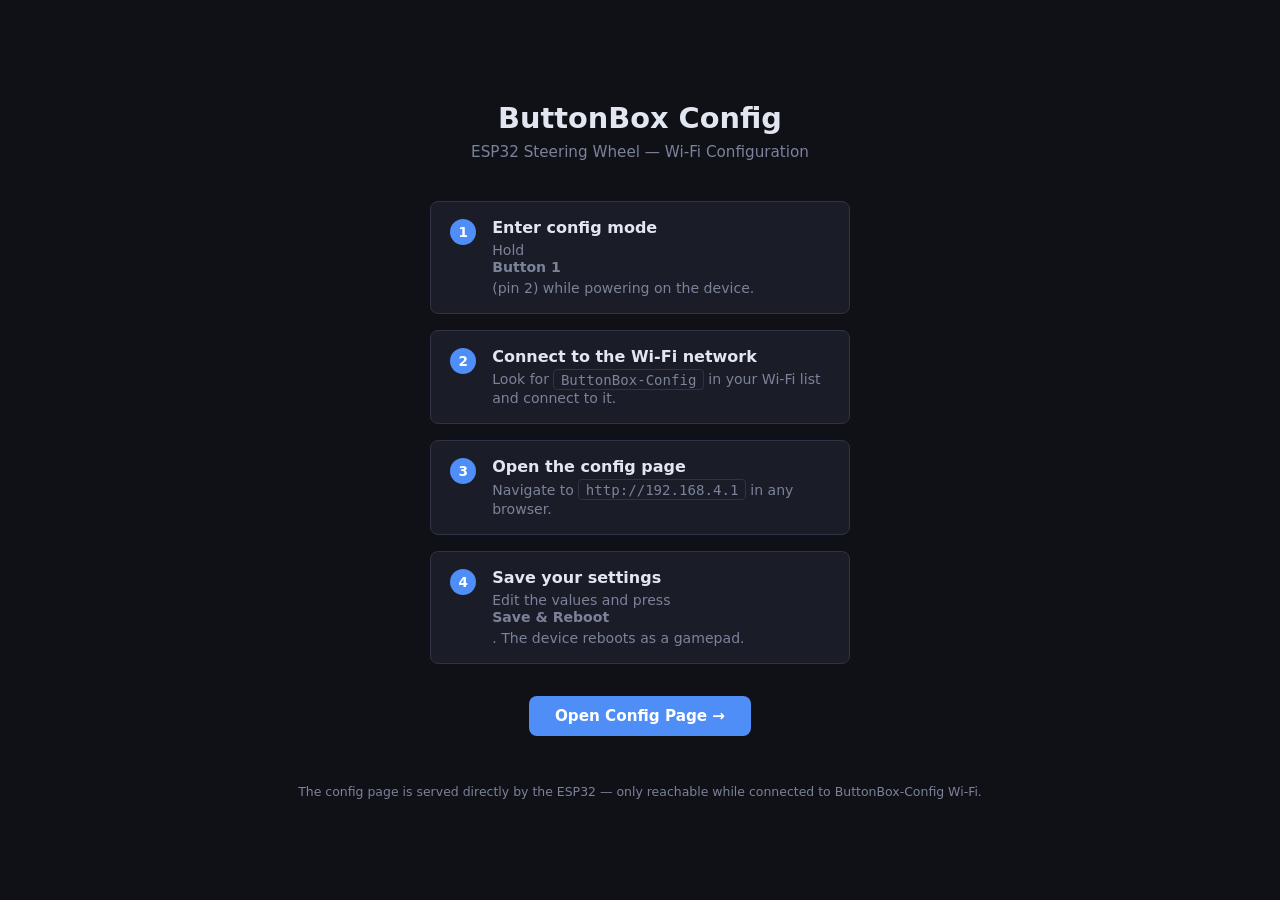
==== docs/index.html @ 0bffbb56 "add runtime config via WiFi AP and GitHub Pages web UI Introduces a WiFi config mode (hold button 1 " ====
<!DOCTYPE html>
<html lang="en">
<head>
  <meta charset="UTF-8"/>
  <meta name="viewport" content="width=device-width,initial-scale=1.0"/>
  <title>ButtonBox Config</title>
  <style>
    *,*::before,*::after{box-sizing:border-box;margin:0;padding:0}
    :root{
      --bg:#0f1117;--surface:#1a1d27;--border:#2e3347;
      --accent:#4f8ef7;--success:#4caf7d;--text:#e2e6f0;--muted:#7b829a;--r:8px;
    }
    body{background:var(--bg);color:var(--text);font-family:'Segoe UI',system-ui,sans-serif;
         min-height:100vh;display:flex;flex-direction:column;align-items:center;
         justify-content:center;padding:2rem 1rem;text-align:center}
    h1{font-size:1.8rem;font-weight:700;margin-bottom:.5rem}
    .sub{color:var(--muted);margin-bottom:2.5rem;font-size:.95rem}
    .steps{display:flex;flex-direction:column;gap:1rem;width:100%;max-width:420px;text-align:left}
    .step{background:var(--surface);border:1px solid var(--border);border-radius:var(--r);
          padding:1rem 1.2rem;display:flex;gap:1rem;align-items:flex-start}
    .num{background:var(--accent);color:#fff;font-weight:700;font-size:.85rem;
         border-radius:50%;width:26px;height:26px;display:flex;align-items:center;
         justify-content:center;flex-shrink:0;margin-top:1px}
    .step-body strong{display:block;margin-bottom:.2rem}
    .step-body span{color:var(--muted);font-size:.88rem}
    .link-btn{display:inline-block;margin-top:2rem;padding:.7rem 1.6rem;
              background:var(--accent);color:#fff;border-radius:var(--r);
              font-weight:600;text-decoration:none;font-size:.95rem}
    .link-btn:hover{opacity:.85}
    code{background:var(--surface);border:1px solid var(--border);border-radius:4px;
         padding:.1rem .4rem;font-size:.88rem}
    footer{margin-top:3rem;color:var(--muted);font-size:.78rem}
  </style>
</head>
<body>
  <h1>ButtonBox Config</h1>
  <p class="sub">ESP32 Steering Wheel &mdash; Wi-Fi Configuration</p>

  <div class="steps">
    <div class="step">
      <div class="num">1</div>
      <div class="step-body">
        <strong>Enter config mode</strong>
        <span>Hold <strong>Button 1</strong> (pin 2) while powering on the device.</span>
      </div>
    </div>
    <div class="step">
      <div class="num">2</div>
      <div class="step-body">
        <strong>Connect to the Wi-Fi network</strong>
        <span>Look for <code>ButtonBox-Config</code> in your Wi-Fi list and connect to it.</span>
      </div>
    </div>
    <div class="step">
      <div class="num">3</div>
      <div class="step-body">
        <strong>Open the config page</strong>
        <span>Navigate to <code>http://192.168.4.1</code> in any browser.</span>
      </div>
    </div>
    <div class="step">
      <div class="num">4</div>
      <div class="step-body">
        <strong>Save your settings</strong>
        <span>Edit the values and press <strong>Save &amp; Reboot</strong>. The device reboots as a gamepad.</span>
      </div>
    </div>
  </div>

  <a class="link-btn" href="http://192.168.4.1" target="_blank">Open Config Page &rarr;</a>

  <footer>The config page is served directly by the ESP32 &mdash; only reachable while connected to ButtonBox-Config Wi-Fi.</footer>
</body>
</html>
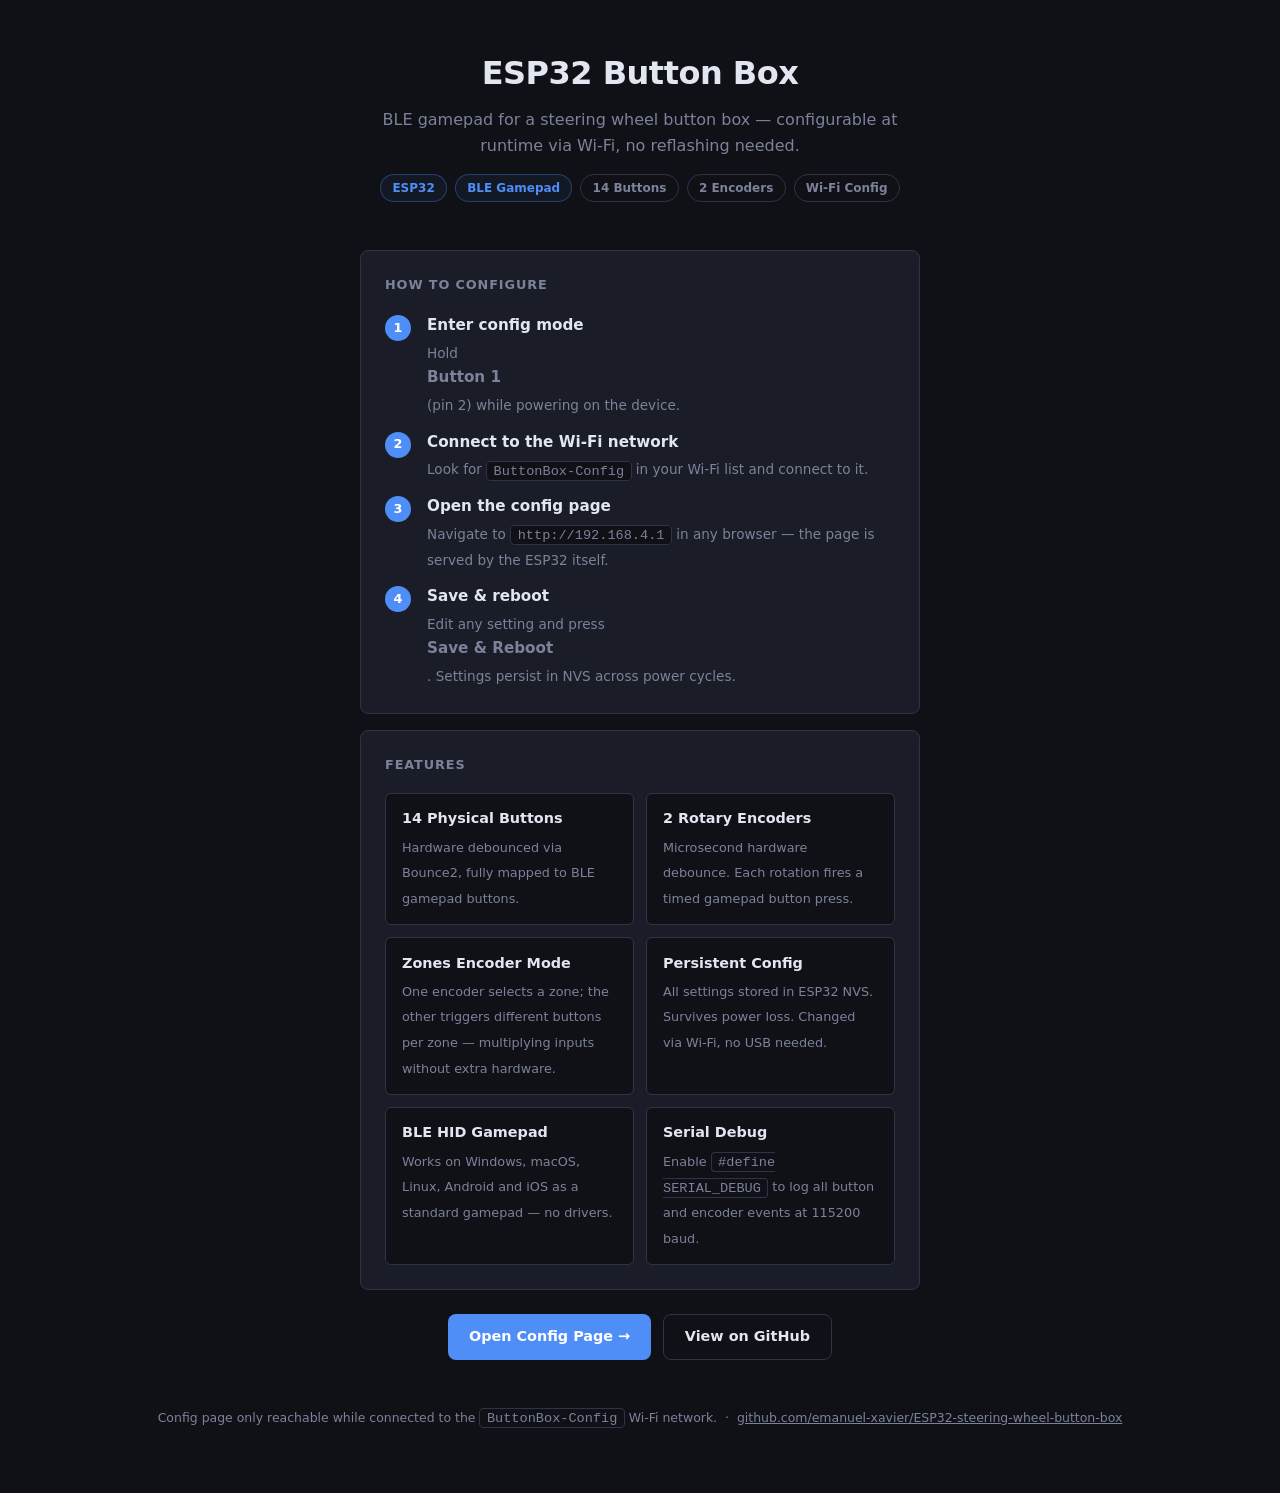
==== commit bdbf81be: "prepare GitHub Pages — add .nojekyll, polish landing page" ====
--- a/docs/index.html
+++ b/docs/index.html
@@ -3,39 +3,83 @@
 <head>
   <meta charset="UTF-8"/>
   <meta name="viewport" content="width=device-width,initial-scale=1.0"/>
-  <title>ButtonBox Config</title>
+  <title>ESP32 Steering Wheel Button Box</title>
   <style>
     *,*::before,*::after{box-sizing:border-box;margin:0;padding:0}
     :root{
       --bg:#0f1117;--surface:#1a1d27;--border:#2e3347;
-      --accent:#4f8ef7;--success:#4caf7d;--text:#e2e6f0;--muted:#7b829a;--r:8px;
+      --accent:#4f8ef7;--accent2:#3a6fd4;--success:#4caf7d;
+      --text:#e2e6f0;--muted:#7b829a;--r:8px;
     }
     body{background:var(--bg);color:var(--text);font-family:'Segoe UI',system-ui,sans-serif;
          min-height:100vh;display:flex;flex-direction:column;align-items:center;
-         justify-content:center;padding:2rem 1rem;text-align:center}
-    h1{font-size:1.8rem;font-weight:700;margin-bottom:.5rem}
-    .sub{color:var(--muted);margin-bottom:2.5rem;font-size:.95rem}
-    .steps{display:flex;flex-direction:column;gap:1rem;width:100%;max-width:420px;text-align:left}
-    .step{background:var(--surface);border:1px solid var(--border);border-radius:var(--r);
-          padding:1rem 1.2rem;display:flex;gap:1rem;align-items:flex-start}
-    .num{background:var(--accent);color:#fff;font-weight:700;font-size:.85rem;
-         border-radius:50%;width:26px;height:26px;display:flex;align-items:center;
-         justify-content:center;flex-shrink:0;margin-top:1px}
-    .step-body strong{display:block;margin-bottom:.2rem}
-    .step-body span{color:var(--muted);font-size:.88rem}
-    .link-btn{display:inline-block;margin-top:2rem;padding:.7rem 1.6rem;
-              background:var(--accent);color:#fff;border-radius:var(--r);
-              font-weight:600;text-decoration:none;font-size:.95rem}
-    .link-btn:hover{opacity:.85}
-    code{background:var(--surface);border:1px solid var(--border);border-radius:4px;
-         padding:.1rem .4rem;font-size:.88rem}
-    footer{margin-top:3rem;color:var(--muted);font-size:.78rem}
+         padding:3rem 1rem 4rem;line-height:1.6}
+
+    /* header */
+    header{text-align:center;margin-bottom:3rem;max-width:560px}
+    header h1{font-size:2rem;font-weight:800;letter-spacing:-.5px;margin-bottom:.5rem}
+    header p{color:var(--muted);font-size:1rem}
+    .badge-row{display:flex;gap:.5rem;justify-content:center;flex-wrap:wrap;margin-top:1rem}
+    .badge{display:inline-block;padding:.2rem .7rem;border-radius:20px;font-size:.75rem;
+           font-weight:600;border:1px solid var(--border);color:var(--muted)}
+    .badge.blue{border-color:#4f8ef755;color:var(--accent);background:#4f8ef710}
+
+    /* cards */
+    .card{background:var(--surface);border:1px solid var(--border);border-radius:var(--r);
+          padding:1.5rem;width:100%;max-width:560px}
+    .card+.card{margin-top:1rem}
+    .card h2{font-size:.8rem;font-weight:700;color:var(--muted);text-transform:uppercase;
+             letter-spacing:.9px;margin-bottom:1.1rem}
+
+    /* steps */
+    .steps{display:flex;flex-direction:column;gap:.75rem}
+    .step{display:flex;gap:1rem;align-items:flex-start}
+    .num{background:var(--accent);color:#fff;font-weight:700;font-size:.8rem;
+         border-radius:50%;min-width:26px;height:26px;display:flex;align-items:center;
+         justify-content:center;margin-top:2px}
+    .step-body strong{display:block;font-size:.95rem;margin-bottom:.15rem}
+    .step-body span{color:var(--muted);font-size:.85rem}
+
+    /* features */
+    .features{display:grid;grid-template-columns:1fr 1fr;gap:.75rem}
+    .feature{background:var(--bg);border:1px solid var(--border);border-radius:6px;
+             padding:.85rem 1rem}
+    .feature strong{display:block;font-size:.9rem;margin-bottom:.2rem}
+    .feature span{color:var(--muted);font-size:.8rem}
+
+    code{background:var(--bg);border:1px solid var(--border);border-radius:4px;
+         padding:.1rem .4rem;font-size:.85rem}
+
+    /* buttons */
+    .btn-row{display:flex;gap:.75rem;flex-wrap:wrap;margin-top:1.5rem;justify-content:center}
+    .btn{display:inline-flex;align-items:center;gap:.4rem;padding:.65rem 1.3rem;
+         border-radius:var(--r);font-size:.9rem;font-weight:600;text-decoration:none;
+         transition:opacity .15s}
+    .btn:hover{opacity:.82}
+    .btn-primary{background:var(--accent);color:#fff}
+    .btn-ghost{border:1px solid var(--border);color:var(--text)}
+
+    footer{margin-top:3rem;color:var(--muted);font-size:.78rem;text-align:center}
+    footer a{color:var(--muted);text-decoration:underline}
+    @media(max-width:480px){.features{grid-template-columns:1fr}}
   </style>
 </head>
 <body>
-  <h1>ButtonBox Config</h1>
-  <p class="sub">ESP32 Steering Wheel &mdash; Wi-Fi Configuration</p>
 
+<header>
+  <h1>ESP32 Button Box</h1>
+  <p>BLE gamepad for a steering wheel button box — configurable at runtime via Wi-Fi, no reflashing needed.</p>
+  <div class="badge-row">
+    <span class="badge blue">ESP32</span>
+    <span class="badge blue">BLE Gamepad</span>
+    <span class="badge">14 Buttons</span>
+    <span class="badge">2 Encoders</span>
+    <span class="badge">Wi-Fi Config</span>
+  </div>
+</header>
+
+<div class="card">
+  <h2>How to configure</h2>
   <div class="steps">
     <div class="step">
       <div class="num">1</div>
@@ -55,20 +99,58 @@
       <div class="num">3</div>
       <div class="step-body">
         <strong>Open the config page</strong>
-        <span>Navigate to <code>http://192.168.4.1</code> in any browser.</span>
+        <span>Navigate to <code>http://192.168.4.1</code> in any browser — the page is served by the ESP32 itself.</span>
       </div>
     </div>
     <div class="step">
       <div class="num">4</div>
       <div class="step-body">
-        <strong>Save your settings</strong>
-        <span>Edit the values and press <strong>Save &amp; Reboot</strong>. The device reboots as a gamepad.</span>
+        <strong>Save &amp; reboot</strong>
+        <span>Edit any setting and press <strong>Save &amp; Reboot</strong>. Settings persist in NVS across power cycles.</span>
       </div>
     </div>
   </div>
+</div>
 
-  <a class="link-btn" href="http://192.168.4.1" target="_blank">Open Config Page &rarr;</a>
+<div class="card">
+  <h2>Features</h2>
+  <div class="features">
+    <div class="feature">
+      <strong>14 Physical Buttons</strong>
+      <span>Hardware debounced via Bounce2, fully mapped to BLE gamepad buttons.</span>
+    </div>
+    <div class="feature">
+      <strong>2 Rotary Encoders</strong>
+      <span>Microsecond hardware debounce. Each rotation fires a timed gamepad button press.</span>
+    </div>
+    <div class="feature">
+      <strong>Zones Encoder Mode</strong>
+      <span>One encoder selects a zone; the other triggers different buttons per zone — multiplying inputs without extra hardware.</span>
+    </div>
+    <div class="feature">
+      <strong>Persistent Config</strong>
+      <span>All settings stored in ESP32 NVS. Survives power loss. Changed via Wi-Fi, no USB needed.</span>
+    </div>
+    <div class="feature">
+      <strong>BLE HID Gamepad</strong>
+      <span>Works on Windows, macOS, Linux, Android and iOS as a standard gamepad — no drivers.</span>
+    </div>
+    <div class="feature">
+      <strong>Serial Debug</strong>
+      <span>Enable <code>#define SERIAL_DEBUG</code> to log all button and encoder events at 115200 baud.</span>
+    </div>
+  </div>
+</div>
 
-  <footer>The config page is served directly by the ESP32 &mdash; only reachable while connected to ButtonBox-Config Wi-Fi.</footer>
+<div class="btn-row">
+  <a class="btn btn-primary" href="http://192.168.4.1" target="_blank">Open Config Page &rarr;</a>
+  <a class="btn btn-ghost" href="https://github.com/emanuel-xavier/ESP32-steering-wheel-button-box" target="_blank">View on GitHub</a>
+</div>
+
+<footer>
+  Config page only reachable while connected to the <code>ButtonBox-Config</code> Wi-Fi network. &nbsp;&middot;&nbsp;
+  <a href="https://github.com/emanuel-xavier/ESP32-steering-wheel-button-box">github.com/emanuel-xavier/ESP32-steering-wheel-button-box</a>
+</footer>
+
 </body>
 </html>
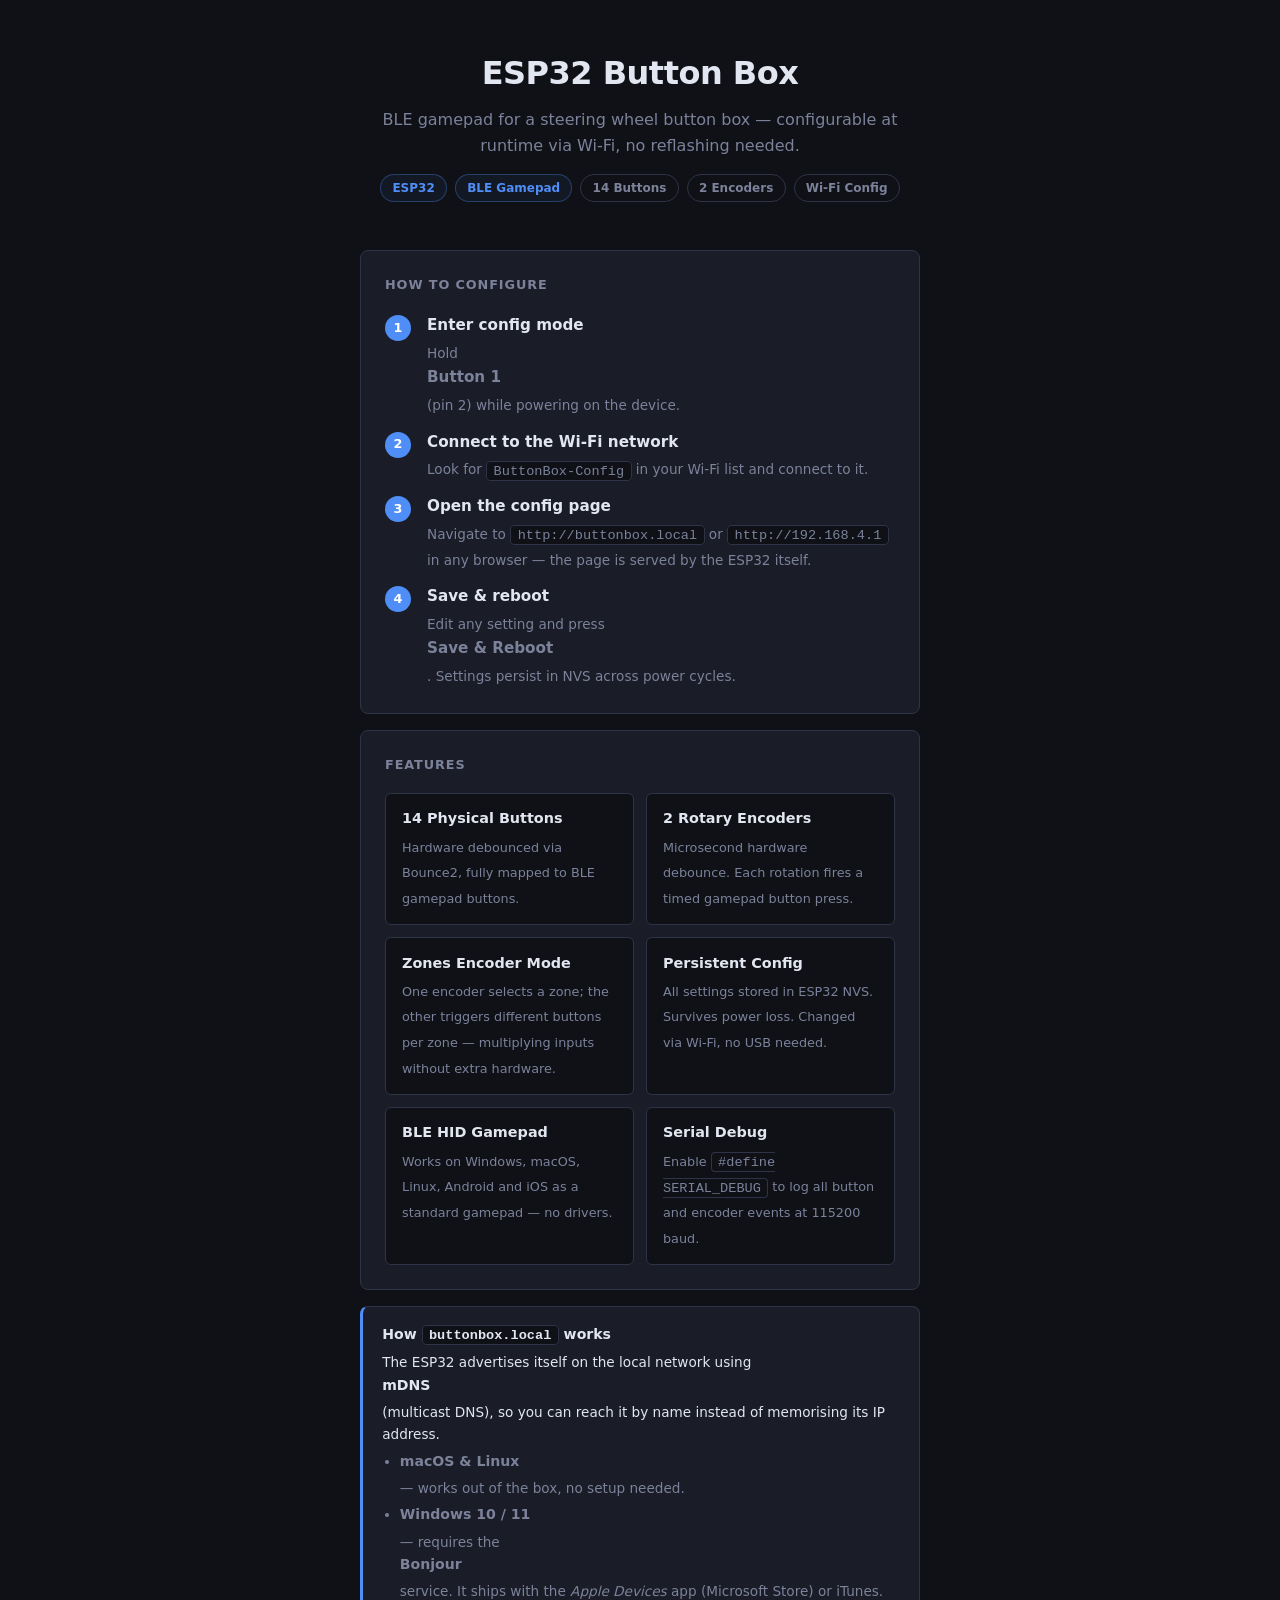
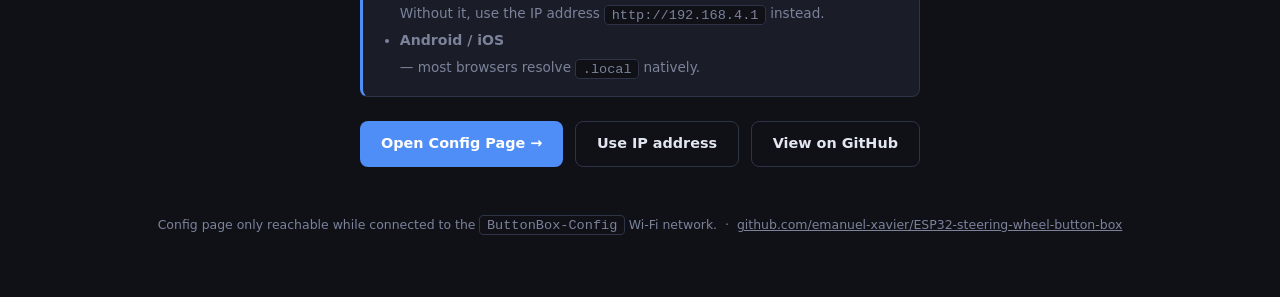
==== commit 8bf3c269: "add mDNS support and /ping endpoint; document buttonbox.local - ESP32 now advertises itself as butto" ====
--- a/docs/index.html
+++ b/docs/index.html
@@ -23,6 +23,13 @@
     .badge{display:inline-block;padding:.2rem .7rem;border-radius:20px;font-size:.75rem;
            font-weight:600;border:1px solid var(--border);color:var(--muted)}
     .badge.blue{border-color:#4f8ef755;color:var(--accent);background:#4f8ef710}
+
+    /* note box */
+    .note{background:var(--surface);border:1px solid var(--border);border-left:3px solid var(--accent);
+          border-radius:var(--r);padding:1rem 1.2rem;width:100%;max-width:560px;margin-top:1rem;font-size:.85rem}
+    .note strong{display:block;margin-bottom:.35rem;font-size:.88rem}
+    .note ul{margin:.3rem 0 0 1.1rem;color:var(--muted);display:flex;flex-direction:column;gap:.2rem}
+    .note a{color:var(--accent)}
 
     /* cards */
     .card{background:var(--surface);border:1px solid var(--border);border-radius:var(--r);
@@ -99,7 +106,7 @@
       <div class="num">3</div>
       <div class="step-body">
         <strong>Open the config page</strong>
-        <span>Navigate to <code>http://192.168.4.1</code> in any browser — the page is served by the ESP32 itself.</span>
+        <span>Navigate to <code>http://buttonbox.local</code> or <code>http://192.168.4.1</code> in any browser — the page is served by the ESP32 itself.</span>
       </div>
     </div>
     <div class="step">
@@ -142,9 +149,23 @@
   </div>
 </div>
 
+<div class="note">
+  <strong>How <code>buttonbox.local</code> works</strong>
+  The ESP32 advertises itself on the local network using <strong>mDNS</strong> (multicast DNS), so you can
+  reach it by name instead of memorising its IP address.
+  <ul>
+    <li><strong>macOS &amp; Linux</strong> — works out of the box, no setup needed.</li>
+    <li><strong>Windows 10 / 11</strong> — requires the <strong>Bonjour</strong> service.
+        It ships with the <em>Apple Devices</em> app (Microsoft Store) or iTunes.
+        Without it, use the IP address <code>http://192.168.4.1</code> instead.</li>
+    <li><strong>Android / iOS</strong> — most browsers resolve <code>.local</code> natively.</li>
+  </ul>
+</div>
+
 <div class="btn-row">
-  <a class="btn btn-primary" href="http://192.168.4.1" target="_blank">Open Config Page &rarr;</a>
-  <a class="btn btn-ghost" href="https://github.com/emanuel-xavier/ESP32-steering-wheel-button-box" target="_blank">View on GitHub</a>
+  <a class="btn btn-primary" href="http://buttonbox.local" target="_blank">Open Config Page &rarr;</a>
+  <a class="btn btn-ghost"   href="http://192.168.4.1"    target="_blank">Use IP address</a>
+  <a class="btn btn-ghost"   href="https://github.com/emanuel-xavier/ESP32-steering-wheel-button-box" target="_blank">View on GitHub</a>
 </div>
 
 <footer>
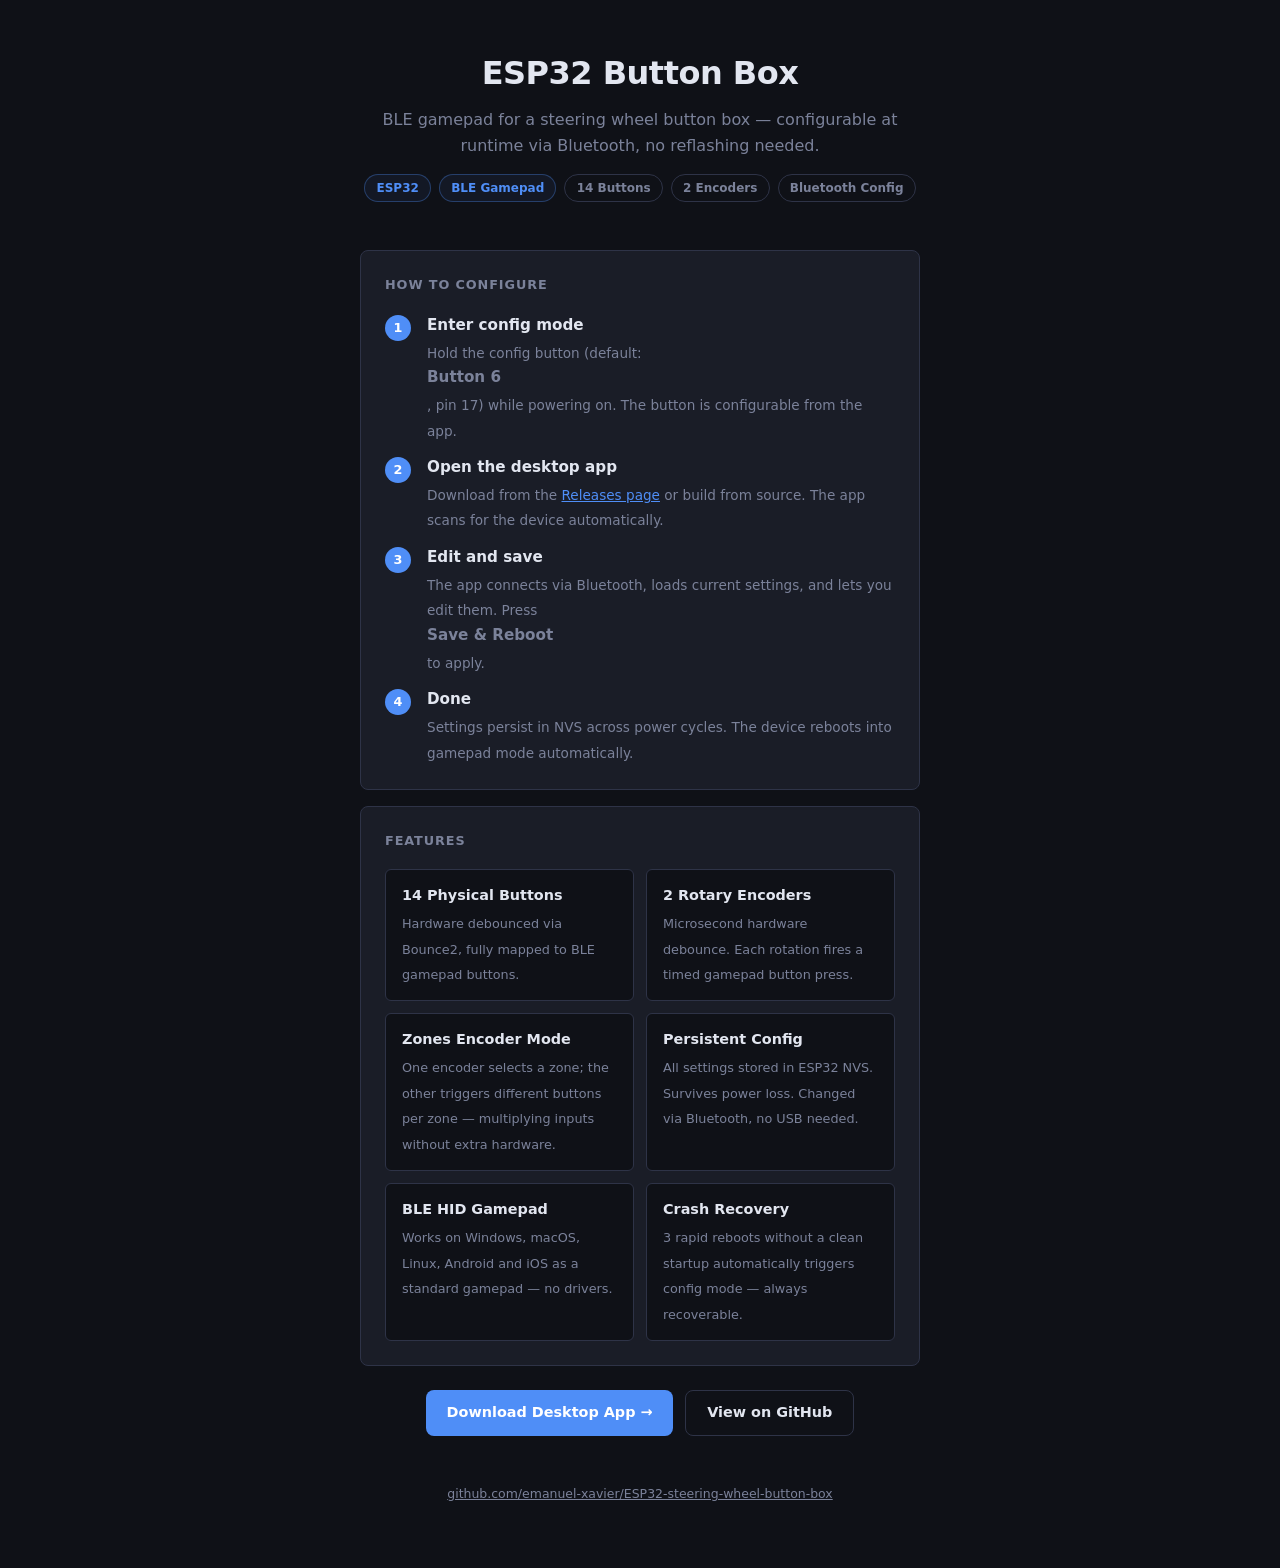
==== commit 69f1f7dc: "replace WiFi config with BLE GATT; add desktop app and release pipeline ESP32: - Replace ConfigWiFi." ====
--- a/docs/index.html
+++ b/docs/index.html
@@ -23,13 +23,6 @@
     .badge{display:inline-block;padding:.2rem .7rem;border-radius:20px;font-size:.75rem;
            font-weight:600;border:1px solid var(--border);color:var(--muted)}
     .badge.blue{border-color:#4f8ef755;color:var(--accent);background:#4f8ef710}
-
-    /* note box */
-    .note{background:var(--surface);border:1px solid var(--border);border-left:3px solid var(--accent);
-          border-radius:var(--r);padding:1rem 1.2rem;width:100%;max-width:560px;margin-top:1rem;font-size:.85rem}
-    .note strong{display:block;margin-bottom:.35rem;font-size:.88rem}
-    .note ul{margin:.3rem 0 0 1.1rem;color:var(--muted);display:flex;flex-direction:column;gap:.2rem}
-    .note a{color:var(--accent)}
 
     /* cards */
     .card{background:var(--surface);border:1px solid var(--border);border-radius:var(--r);
@@ -75,13 +68,13 @@
 
 <header>
   <h1>ESP32 Button Box</h1>
-  <p>BLE gamepad for a steering wheel button box — configurable at runtime via Wi-Fi, no reflashing needed.</p>
+  <p>BLE gamepad for a steering wheel button box — configurable at runtime via Bluetooth, no reflashing needed.</p>
   <div class="badge-row">
     <span class="badge blue">ESP32</span>
     <span class="badge blue">BLE Gamepad</span>
     <span class="badge">14 Buttons</span>
     <span class="badge">2 Encoders</span>
-    <span class="badge">Wi-Fi Config</span>
+    <span class="badge">Bluetooth Config</span>
   </div>
 </header>
 
@@ -92,28 +85,28 @@
       <div class="num">1</div>
       <div class="step-body">
         <strong>Enter config mode</strong>
-        <span>Hold <strong>Button 1</strong> (pin 2) while powering on the device.</span>
+        <span>Hold the config button (default: <strong>Button 6</strong>, pin 17) while powering on. The button is configurable from the app.</span>
       </div>
     </div>
     <div class="step">
       <div class="num">2</div>
       <div class="step-body">
-        <strong>Connect to the Wi-Fi network</strong>
-        <span>Look for <code>ButtonBox-Config</code> in your Wi-Fi list and connect to it.</span>
+        <strong>Open the desktop app</strong>
+        <span>Download from the <a href="https://github.com/emanuel-xavier/ESP32-steering-wheel-button-box/releases" style="color:var(--accent)">Releases page</a> or build from source. The app scans for the device automatically.</span>
       </div>
     </div>
     <div class="step">
       <div class="num">3</div>
       <div class="step-body">
-        <strong>Open the config page</strong>
-        <span>Navigate to <code>http://buttonbox.local</code> or <code>http://192.168.4.1</code> in any browser — the page is served by the ESP32 itself.</span>
+        <strong>Edit and save</strong>
+        <span>The app connects via Bluetooth, loads current settings, and lets you edit them. Press <strong>Save &amp; Reboot</strong> to apply.</span>
       </div>
     </div>
     <div class="step">
       <div class="num">4</div>
       <div class="step-body">
-        <strong>Save &amp; reboot</strong>
-        <span>Edit any setting and press <strong>Save &amp; Reboot</strong>. Settings persist in NVS across power cycles.</span>
+        <strong>Done</strong>
+        <span>Settings persist in NVS across power cycles. The device reboots into gamepad mode automatically.</span>
       </div>
     </div>
   </div>
@@ -136,40 +129,25 @@
     </div>
     <div class="feature">
       <strong>Persistent Config</strong>
-      <span>All settings stored in ESP32 NVS. Survives power loss. Changed via Wi-Fi, no USB needed.</span>
+      <span>All settings stored in ESP32 NVS. Survives power loss. Changed via Bluetooth, no USB needed.</span>
     </div>
     <div class="feature">
       <strong>BLE HID Gamepad</strong>
       <span>Works on Windows, macOS, Linux, Android and iOS as a standard gamepad — no drivers.</span>
     </div>
     <div class="feature">
-      <strong>Serial Debug</strong>
-      <span>Enable <code>#define SERIAL_DEBUG</code> to log all button and encoder events at 115200 baud.</span>
+      <strong>Crash Recovery</strong>
+      <span>3 rapid reboots without a clean startup automatically triggers config mode — always recoverable.</span>
     </div>
   </div>
 </div>
 
-<div class="note">
-  <strong>How <code>buttonbox.local</code> works</strong>
-  The ESP32 advertises itself on the local network using <strong>mDNS</strong> (multicast DNS), so you can
-  reach it by name instead of memorising its IP address.
-  <ul>
-    <li><strong>macOS &amp; Linux</strong> — works out of the box, no setup needed.</li>
-    <li><strong>Windows 10 / 11</strong> — requires the <strong>Bonjour</strong> service.
-        It ships with the <em>Apple Devices</em> app (Microsoft Store) or iTunes.
-        Without it, use the IP address <code>http://192.168.4.1</code> instead.</li>
-    <li><strong>Android / iOS</strong> — most browsers resolve <code>.local</code> natively.</li>
-  </ul>
-</div>
-
 <div class="btn-row">
-  <a class="btn btn-primary" href="http://buttonbox.local" target="_blank">Open Config Page &rarr;</a>
-  <a class="btn btn-ghost"   href="http://192.168.4.1"    target="_blank">Use IP address</a>
+  <a class="btn btn-primary" href="https://github.com/emanuel-xavier/ESP32-steering-wheel-button-box/releases" target="_blank">Download Desktop App &rarr;</a>
   <a class="btn btn-ghost"   href="https://github.com/emanuel-xavier/ESP32-steering-wheel-button-box" target="_blank">View on GitHub</a>
 </div>
 
 <footer>
-  Config page only reachable while connected to the <code>ButtonBox-Config</code> Wi-Fi network. &nbsp;&middot;&nbsp;
   <a href="https://github.com/emanuel-xavier/ESP32-steering-wheel-button-box">github.com/emanuel-xavier/ESP32-steering-wheel-button-box</a>
 </footer>
 
